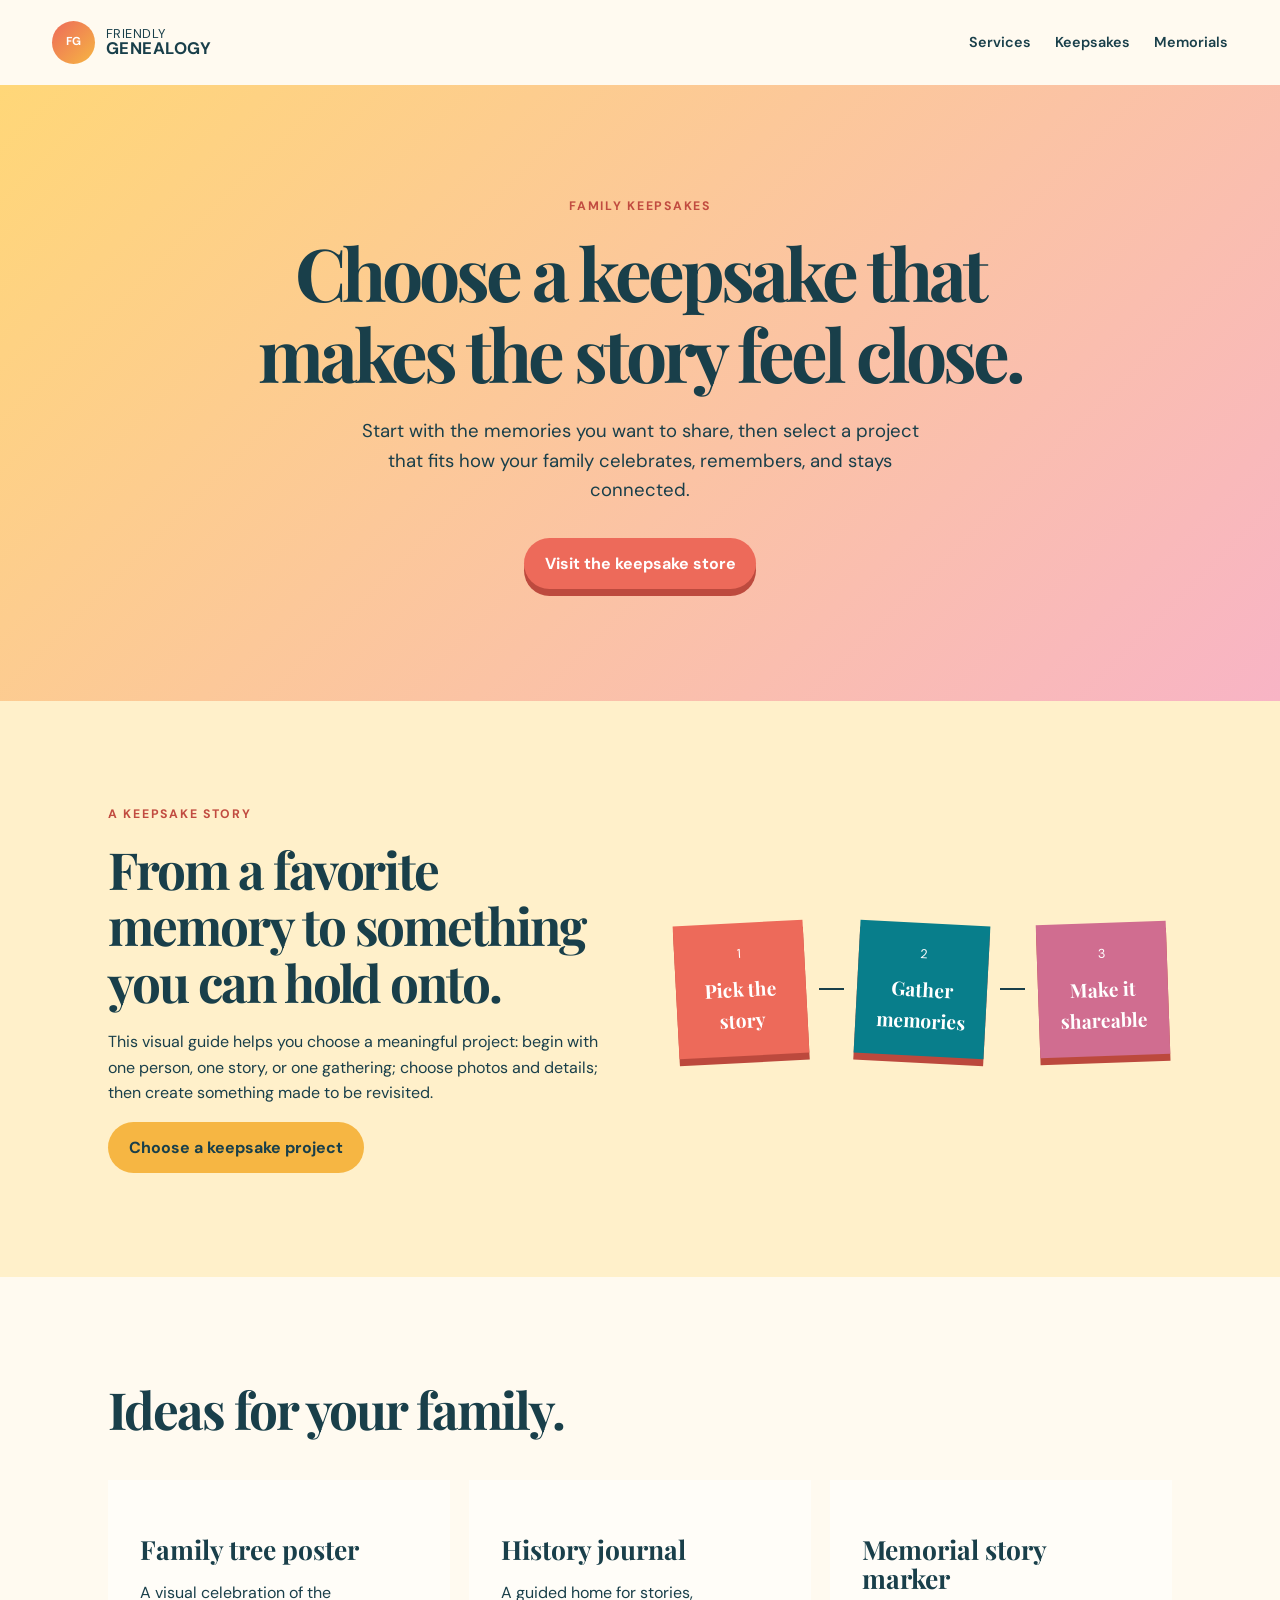
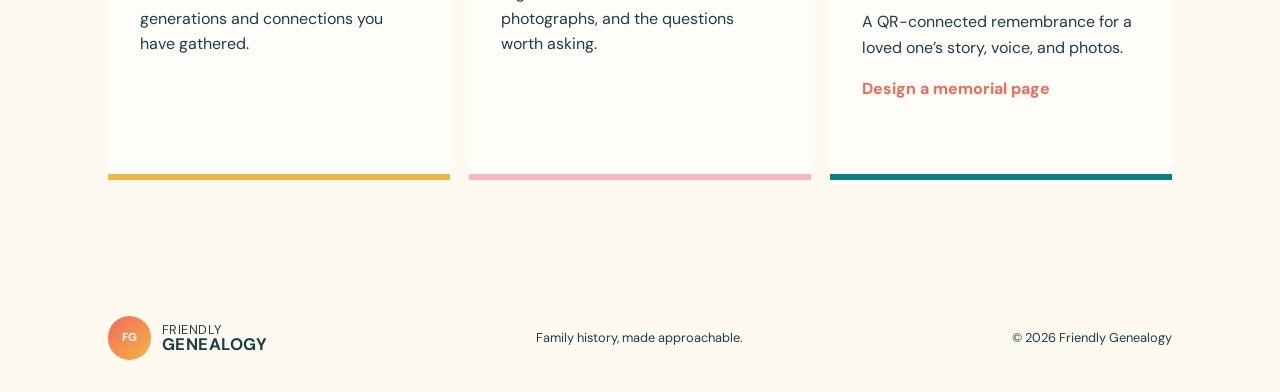
==== keepsakes.html @ d554f2e0 "Add separate service and memorial flows" ====
<!doctype html><html lang="en"><head><meta charset="utf-8"><meta name="viewport" content="width=device-width, initial-scale=1"><meta name="description" content="Friendly Genealogy services"><title>Family Keepsakes | Friendly Genealogy</title><link rel="stylesheet" href="styles.css"></head><body><a class="skip-link" href="#main">Skip to content</a><header class="site-header"><a class="brand" href="index.html"><span class="brand-mark">FG</span><span>Friendly<br><strong>Genealogy</strong></span></a><nav class="site-nav sub-nav" aria-label="Primary navigation"><a href="index.html#services">Services</a><a href="keepsakes.html">Keepsakes</a><a href="memorial.html">Memorials</a></nav></header><main id="main"><section class="detail-hero keepsake-detail"><p class="eyebrow">Family keepsakes</p><h1>Choose a keepsake that makes the story feel close.</h1><p class="lede">Start with the memories you want to share, then select a project that fits how your family celebrates, remembers, and stays connected.</p><a class="button button-primary" href="https://www.fixyourtree.com/store">Visit the keepsake store</a></section><section class="section keepsake-journey"><div><p class="eyebrow">A keepsake story</p><h2>From a favorite memory to something you can hold onto.</h2><p>This visual guide helps you choose a meaningful project: begin with one person, one story, or one gathering; choose photos and details; then create something made to be revisited.</p><a class="button button-sun" href="https://www.fixyourtree.com/store">Choose a keepsake project</a></div><div class="video-storyboard" role="img" aria-label="A visual storyboard for selecting a family keepsake"><span>1<br><b>Pick the story</b></span><i></i><span>2<br><b>Gather memories</b></span><i></i><span>3<br><b>Make it shareable</b></span></div></section><section class="section"><h2>Ideas for your family.</h2><div class="card-grid"><article class="service-card"><h3>Family tree poster</h3><p>A visual celebration of the generations and connections you have gathered.</p></article><article class="service-card"><h3>History journal</h3><p>A guided home for stories, photographs, and the questions worth asking.</p></article><article class="service-card"><h3>Memorial story marker</h3><p>A QR-connected remembrance for a loved one’s story, voice, and photos.</p><a href="memorial.html">Design a memorial page</a></article></div></section></main><footer><a class="brand" href="index.html"><span class="brand-mark">FG</span><span>Friendly<br><strong>Genealogy</strong></span></a><p>Family history, made approachable.</p><p>© 2026 Friendly Genealogy</p></footer></body></html>
---- styles.css ----
@import url('https://fonts.googleapis.com/css2?family=DM+Sans:wght@400;500;600;700&family=Playfair+Display:ital,wght@0,600;0,700;1,600&display=swap');
:root{--ink:#193f4a;--deep:#123f4c;--teal:#087e8b;--mint:#d6efdb;--cream:#fffaf0;--sand:#f7dfbd;--sun:#f6b643;--coral:#ed6a5a;--pink:#f8b4c5;--line:#c9ddd2}*{box-sizing:border-box}html{scroll-behavior:smooth}body{background:var(--cream);color:var(--ink);font-family:"DM Sans",Arial,sans-serif;line-height:1.6;margin:0}.skip-link{left:1rem;position:absolute;top:-4rem;z-index:5}.skip-link:focus{top:1rem}.site-header{align-items:center;display:flex;justify-content:space-between;max-width:1240px;margin:auto;padding:1.3rem 2rem}.brand{align-items:center;color:var(--ink);display:inline-flex;font-size:.8rem;letter-spacing:.04em;line-height:1.05;text-decoration:none;text-transform:uppercase}.brand strong{font-size:1.05rem}.brand-mark{align-items:center;background:linear-gradient(135deg,var(--coral),var(--sun));border-radius:50%;color:#fff;display:flex;font-size:.72rem;font-weight:700;height:2.7rem;justify-content:center;letter-spacing:0;margin-right:.65rem;width:2.7rem}.site-nav{display:flex;gap:1.5rem}.site-nav a{color:var(--ink);font-size:.9rem;font-weight:600;text-decoration:none}.site-nav a:hover,.service-card a{color:var(--coral)}.menu-toggle{display:none}.hero{background:linear-gradient(120deg,#d9f1df 0%,#fff3d7 52%,#f8c7d1 100%);display:grid;grid-template-columns:1.12fr .88fr;max-width:1240px;min-height:610px;margin:1rem auto 0;overflow:hidden;padding:4.8rem 5.5rem 3.8rem}.hero-copy{align-self:center;position:relative;z-index:1}.eyebrow{color:#c14b40;font-size:.77rem;font-weight:700;letter-spacing:.14em;margin:0 0 1rem;text-transform:uppercase}h1,h2,h3{line-height:1.1}h1,h2{font-family:"Playfair Display",Georgia,serif}h1{font-size:clamp(3rem,5.7vw,5.35rem);letter-spacing:-.055em;margin:.2rem 0 1.5rem;max-width:720px}h2{font-size:clamp(2.1rem,4vw,3.7rem);letter-spacing:-.04em;margin:0 0 1.2rem}.lede{font-size:1.16rem;max-width:570px}.actions{display:flex;flex-wrap:wrap;gap:.8rem;margin:2rem 0 1.25rem}.button{border-radius:99px;display:inline-block;font-weight:700;padding:.8rem 1.3rem;text-decoration:none}.button-primary{background:var(--coral);box-shadow:0 7px 0 #bd4a3e;color:#fff}.button-primary:hover{background:#d85749;transform:translateY(1px)}.button-secondary{border:2px solid var(--ink);color:var(--ink)}.button-sun{background:var(--sun);color:var(--ink)}.hero-highlights{display:flex;flex-wrap:wrap;gap:.55rem}.hero-highlights span{background:#ffffffa8;border-radius:99px;font-size:.76rem;font-weight:700;padding:.34rem .65rem}.assurance{font-size:.82rem}.hero-art{background:#83c5be;min-height:500px;overflow:hidden;position:relative}.sun{background:#ffd166;border-radius:50%;height:125px;position:absolute;right:15%;top:10%;width:125px}.hill{background:#68a57c;border-radius:50% 50% 0 0;bottom:-10%;height:45%;position:absolute;width:115%}.hill-one{left:-45%;transform:rotate(-7deg)}.hill-two{background:#438a74;right:-55%;height:52%;transform:rotate(9deg)}.tree{bottom:23%;height:315px;left:38%;position:absolute;width:230px}.tree i{background:#27705e;border-radius:50%;display:block;position:absolute}.tree i:nth-child(1){height:165px;left:32px;top:10px;width:165px}.tree i:nth-child(2){height:120px;left:0;top:95px;width:120px}.tree i:nth-child(3){height:128px;right:0;top:105px;width:128px}.tree b{background:#704a38;bottom:0;height:175px;left:106px;position:absolute;width:24px}.roots{bottom:19%;left:31%;position:absolute;width:180px}.roots span{background:#704a38;display:block;height:7px;position:absolute;transform-origin:right;width:88px}.roots span:nth-child(1){transform:rotate(22deg)}.roots span:nth-child(2){left:67px;transform:rotate(145deg)}.roots span:nth-child(3){left:20px;top:17px;transform:rotate(70deg);width:55px}.section{max-width:1240px;margin:auto;padding:6.5rem 5.5rem}.intro{max-width:820px;text-align:center}.intro p:last-child{font-size:1.15rem}.services{background:#e2f2e6;max-width:none;padding-left:max(calc((100% - 1240px)/2 + 5.5rem),5.5rem);padding-right:max(calc((100% - 1240px)/2 + 5.5rem),5.5rem)}.section-heading{max-width:670px}.card-grid{display:grid;gap:1.2rem;grid-template-columns:repeat(3,1fr);margin-top:2.7rem}.service-card{background:#fffdf8;border-bottom:6px solid var(--sun);min-height:300px;padding:2rem}.service-card:nth-child(2){border-color:var(--pink)}.service-card:nth-child(3){border-color:var(--teal)}.number{color:var(--coral);font-family:"Playfair Display",serif;font-size:1.7rem}.service-card h3{font-family:"Playfair Display",serif;font-size:1.65rem;margin:1.4rem 0 .7rem}.service-card a{font-weight:700;text-decoration:none}.process{display:grid;gap:6rem;grid-template-columns:.85fr 1.15fr}.process>div{max-width:410px}.process ol{border-left:2px dashed var(--sun);list-style:none;margin:0;padding:0 0 0 2rem}.process li{display:flex;gap:1.2rem;margin:0 0 2rem}.process li span{align-items:center;background:var(--mint);border:2px solid var(--teal);border-radius:50%;display:flex;flex:0 0 2.4rem;font-weight:700;height:2.4rem;justify-content:center}.process h3{font-size:1.15rem;margin:.25rem 0}.process p{margin:.3rem 0}.story-reel{background:linear-gradient(130deg,#ffdb8b,#f7a9b8);display:grid;gap:4rem;grid-template-columns:.9fr 1.1fr;max-width:none;padding-left:max(calc((100% - 1240px)/2 + 5.5rem),5.5rem);padding-right:max(calc((100% - 1240px)/2 + 5.5rem),5.5rem)}.reel-copy{align-self:center}.memory-collage{height:360px;position:relative}.photo{align-items:end;background-color:#fff9ed;background-image:linear-gradient(135deg,#e87463,#f7c261);box-shadow:0 14px 30px #783e3950;color:#fff;display:flex;font-family:"Playfair Display",serif;font-size:1.2rem;font-style:italic;padding:1.3rem;position:absolute}.photo-one{height:210px;left:5%;top:0;transform:rotate(-8deg);width:170px}.photo-two{background-image:linear-gradient(135deg,#157c87,#5cbfa3);height:230px;left:38%;top:55px;transform:rotate(6deg);width:205px}.photo-three{background-image:linear-gradient(135deg,#f4ae45,#eb6558);height:170px;right:0;top:5px;transform:rotate(12deg);width:145px}.spark{background:#fff7d1;border-radius:50%;display:block;height:18px;position:absolute;width:18px}.spark-one{left:31%;top:20%}.spark-two{right:11%;bottom:18%}.spark-three{left:10%;bottom:9%;height:11px;width:11px}.feature{background:var(--deep);color:#fff;display:grid;gap:4rem;grid-template-columns:1fr .8fr;max-width:none;padding-left:max(calc((100% - 1240px)/2 + 5.5rem),5.5rem);padding-right:max(calc((100% - 1240px)/2 + 5.5rem),5.5rem)}.feature .eyebrow{color:#ffd166}.feature ul{list-style:"—  ";padding-left:1.2rem}.feature li{margin:.55rem 0}.feature blockquote{align-self:end;border-left:2px solid var(--sun);font-family:"Playfair Display",serif;font-size:1.9rem;line-height:1.25;margin:0;padding-left:2rem}.about{max-width:820px}.about p:last-child{font-size:1.13rem}.contact{background:linear-gradient(110deg,#d8f1e1,#fff0ca);max-width:none;text-align:center}.contact p{font-size:1.1rem;margin:0 auto 2rem;max-width:600px}footer{align-items:center;display:flex;gap:2rem;justify-content:space-between;max-width:1240px;margin:auto;padding:2rem 5.5rem}footer p{font-size:.8rem;margin:0}@media(max-width:780px){.site-header{padding:1rem 1.3rem;position:relative}.menu-toggle{background:transparent;border:1px solid var(--ink);color:var(--ink);display:block;padding:.5rem .7rem}.site-nav{background:var(--cream);box-shadow:0 10px 30px #173d3a22;display:none;flex-direction:column;gap:0;left:1rem;padding:1rem;position:absolute;right:1rem;top:4.5rem;z-index:3}.site-nav.open{display:flex}.site-nav a{padding:.6rem}.hero{display:flex;flex-direction:column;padding:3rem 1.5rem 0}.hero-art{margin-top:2.5rem;min-height:360px}.section{padding:4.2rem 1.5rem}.services,.feature,.story-reel{padding-left:1.5rem;padding-right:1.5rem}.card-grid,.process,.feature,.story-reel{grid-template-columns:1fr}.process{gap:2rem}.feature{gap:2.5rem}.feature blockquote{font-size:1.55rem}.process ol{padding-left:1.2rem}.memory-collage{height:320px}footer{align-items:flex-start;flex-direction:column;gap:1rem;padding:2rem 1.5rem}h1{font-size:3.2rem}}
.memorial-callout{background:#f8d1d8;max-width:none;text-align:center}.memorial-callout p{font-size:1.1rem;margin:0 auto 2rem;max-width:650px}.detail-hero{min-height:460px;padding:7rem max(calc((100% - 1000px)/2),1.5rem);text-align:center}.detail-hero h1{margin-left:auto;margin-right:auto;max-width:820px}.detail-hero .lede{margin:0 auto 2rem}.tree-detail{background:linear-gradient(135deg,#d6efdb,#a9d8d3)}.research-detail{background:linear-gradient(135deg,#f7dfbd,#f8b4c5)}.keepsake-detail{background:linear-gradient(135deg,#ffd778,#f8b4c5)}.memorial-detail{background:linear-gradient(135deg,#193f4a,#087e8b);color:#fff}.memorial-detail .eyebrow{color:#ffd166}.detail-grid{display:grid;gap:1rem;grid-template-columns:repeat(3,1fr)}.detail-grid article{padding:2rem}.detail-grid span{align-items:center;background:var(--sun);border-radius:50%;display:flex;font-weight:700;height:2.3rem;justify-content:center;width:2.3rem}.detail-grid h2{font-size:1.8rem;margin-top:1.2rem}.keepsake-journey{align-items:center;background:#fff0ca;display:grid;gap:4rem;grid-template-columns:1fr 1fr;max-width:none;padding-left:max(calc((100% - 1240px)/2 + 5.5rem),5.5rem);padding-right:max(calc((100% - 1240px)/2 + 5.5rem),5.5rem)}.video-storyboard{align-items:center;display:flex;gap:.8rem;justify-content:center}.video-storyboard span{background:var(--coral);box-shadow:0 7px 0 #bc493d;color:#fff;font-size:.8rem;min-height:120px;padding:1.3rem;text-align:center;transform:rotate(-3deg);width:130px}.video-storyboard span:nth-of-type(2){background:var(--teal);transform:rotate(3deg)}.video-storyboard span:nth-of-type(3){background:#d06d90;transform:rotate(-2deg)}.video-storyboard b{display:block;font-family:"Playfair Display",serif;font-size:1.2rem;margin-top:.6rem}.video-storyboard i{border-top:2px solid var(--ink);width:25px}.memorial-designer{background:#e2f2e6;display:grid;gap:4rem;grid-template-columns:.9fr 1.1fr;max-width:none;padding-left:max(calc((100% - 1100px)/2),1.5rem);padding-right:max(calc((100% - 1100px)/2),1.5rem)}.memorial-designer form{background:#fffdf8;padding:2rem}.memorial-designer label{display:block;font-weight:700;margin-bottom:1rem}.memorial-designer input,.memorial-designer textarea{border:1px solid var(--line);display:block;font:inherit;margin-top:.35rem;padding:.7rem;width:100%}.memorial-designer button{border:0;cursor:pointer;font:inherit}.memorial-designer li{margin:.7rem 0}.qr-explainer{align-items:center;display:flex;gap:4rem;max-width:900px}.qr-sample{background:repeating-linear-gradient(90deg,#193f4a 0 13px,transparent 13px 21px),repeating-linear-gradient(#193f4a 0 11px,transparent 11px 19px);height:180px;min-width:180px}@media(max-width:780px){.sub-nav{display:flex;gap:.6rem;position:static;box-shadow:none;padding:0}.sub-nav a{font-size:.75rem;padding:0}.detail-grid,.keepsake-journey,.memorial-designer{grid-template-columns:1fr}.keepsake-journey,.memorial-designer{padding-left:1.5rem;padding-right:1.5rem}.video-storyboard{gap:.25rem}.video-storyboard span{min-height:100px;padding:.8rem;width:100px}.qr-explainer{align-items:flex-start;flex-direction:column;gap:2rem}}
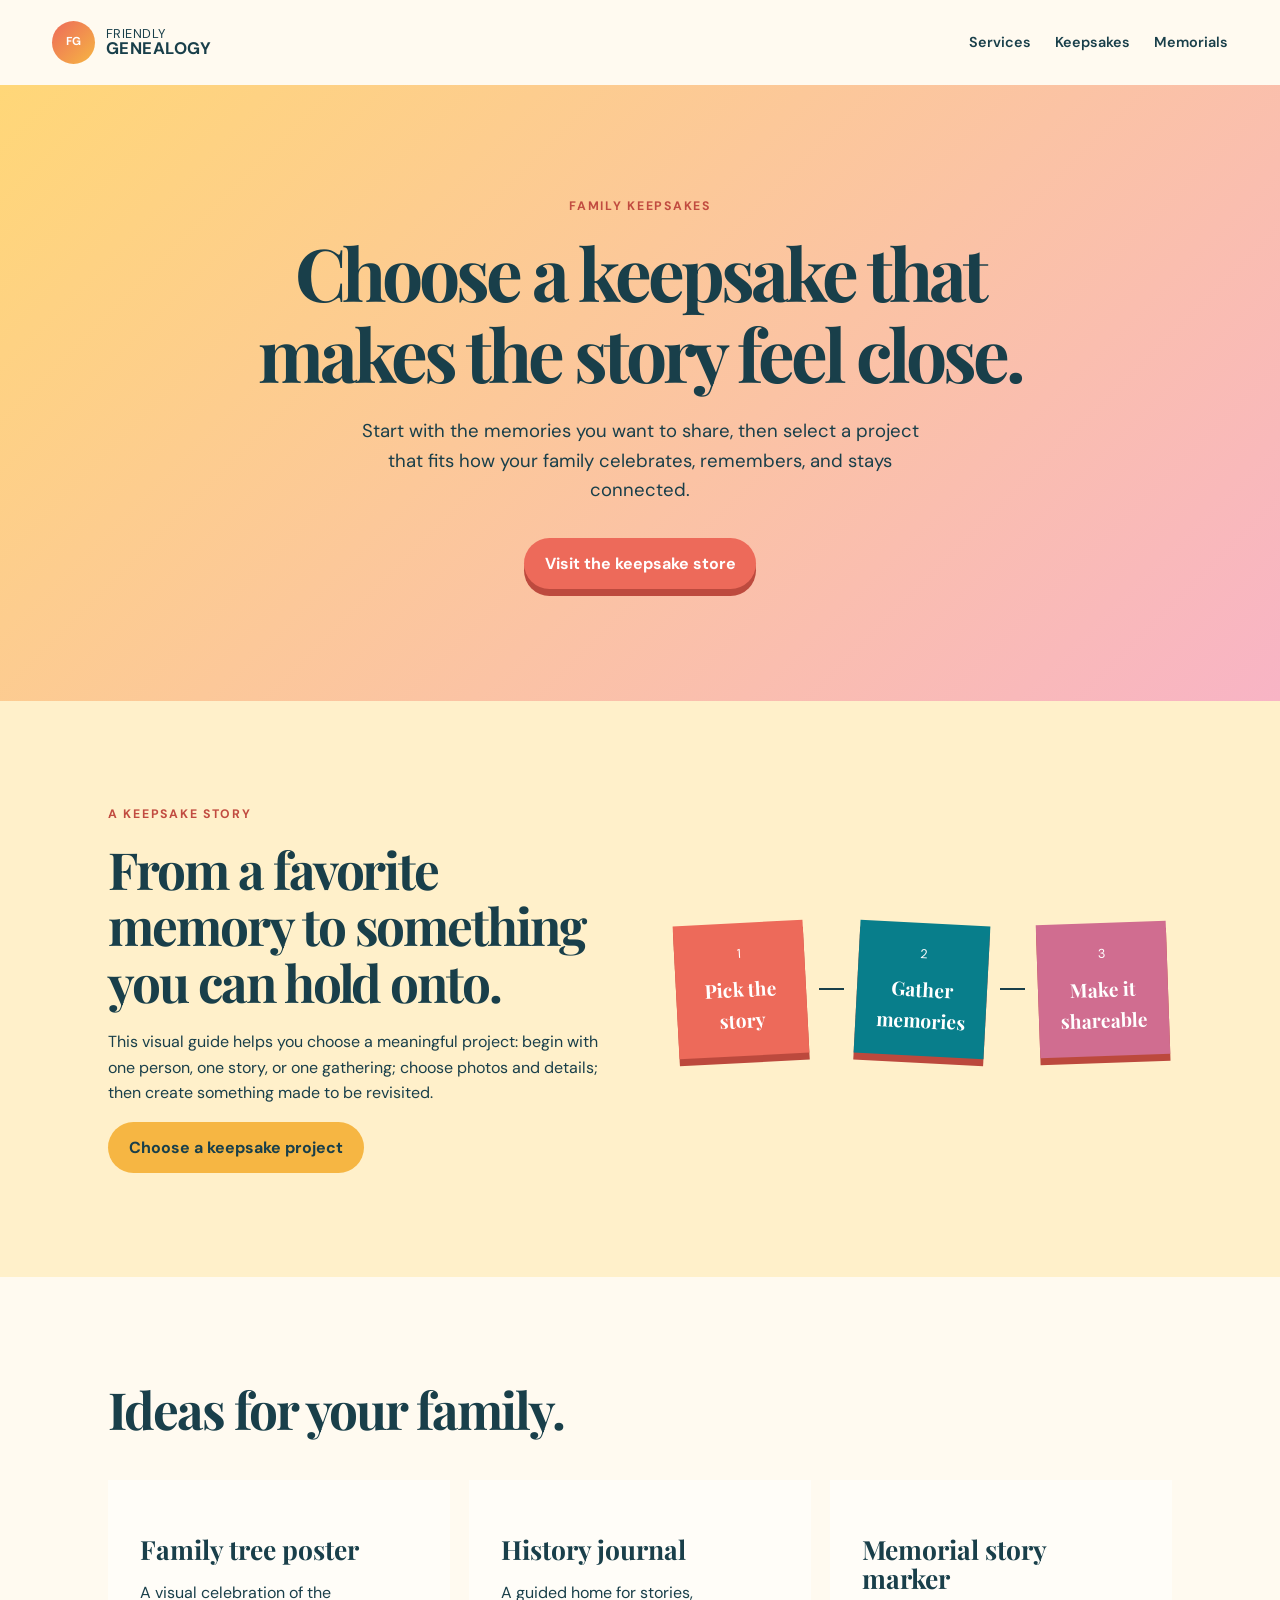
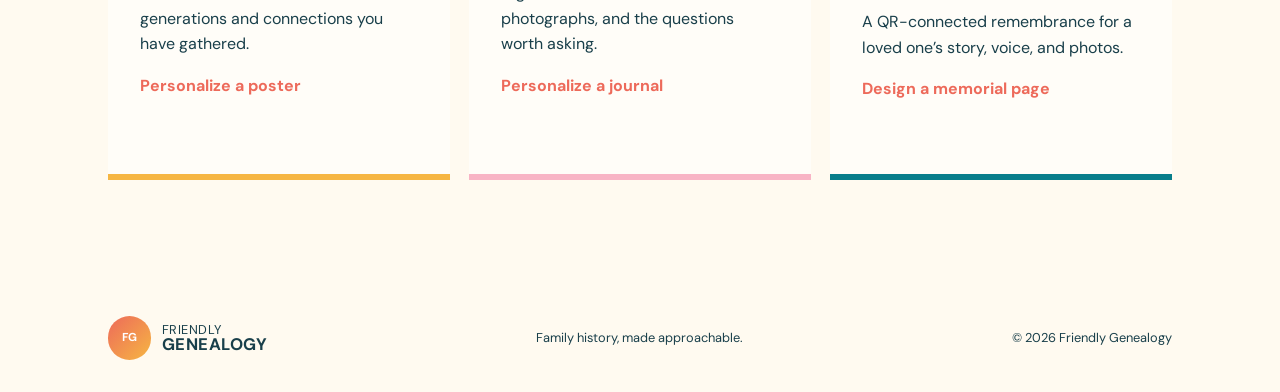
==== commit 6803d172: "Add dedicated keepsake store and personalization" ====
--- a/keepsakes.html
+++ b/keepsakes.html
@@ -1 +1 @@
-<!doctype html><html lang="en"><head><meta charset="utf-8"><meta name="viewport" content="width=device-width, initial-scale=1"><meta name="description" content="Friendly Genealogy services"><title>Family Keepsakes | Friendly Genealogy</title><link rel="stylesheet" href="styles.css"></head><body><a class="skip-link" href="#main">Skip to content</a><header class="site-header"><a class="brand" href="index.html"><span class="brand-mark">FG</span><span>Friendly<br><strong>Genealogy</strong></span></a><nav class="site-nav sub-nav" aria-label="Primary navigation"><a href="index.html#services">Services</a><a href="keepsakes.html">Keepsakes</a><a href="memorial.html">Memorials</a></nav></header><main id="main"><section class="detail-hero keepsake-detail"><p class="eyebrow">Family keepsakes</p><h1>Choose a keepsake that makes the story feel close.</h1><p class="lede">Start with the memories you want to share, then select a project that fits how your family celebrates, remembers, and stays connected.</p><a class="button button-primary" href="https://www.fixyourtree.com/store">Visit the keepsake store</a></section><section class="section keepsake-journey"><div><p class="eyebrow">A keepsake story</p><h2>From a favorite memory to something you can hold onto.</h2><p>This visual guide helps you choose a meaningful project: begin with one person, one story, or one gathering; choose photos and details; then create something made to be revisited.</p><a class="button button-sun" href="https://www.fixyourtree.com/store">Choose a keepsake project</a></div><div class="video-storyboard" role="img" aria-label="A visual storyboard for selecting a family keepsake"><span>1<br><b>Pick the story</b></span><i></i><span>2<br><b>Gather memories</b></span><i></i><span>3<br><b>Make it shareable</b></span></div></section><section class="section"><h2>Ideas for your family.</h2><div class="card-grid"><article class="service-card"><h3>Family tree poster</h3><p>A visual celebration of the generations and connections you have gathered.</p></article><article class="service-card"><h3>History journal</h3><p>A guided home for stories, photographs, and the questions worth asking.</p></article><article class="service-card"><h3>Memorial story marker</h3><p>A QR-connected remembrance for a loved one’s story, voice, and photos.</p><a href="memorial.html">Design a memorial page</a></article></div></section></main><footer><a class="brand" href="index.html"><span class="brand-mark">FG</span><span>Friendly<br><strong>Genealogy</strong></span></a><p>Family history, made approachable.</p><p>© 2026 Friendly Genealogy</p></footer></body></html>+<!doctype html><html lang="en"><head><meta charset="utf-8"><meta name="viewport" content="width=device-width, initial-scale=1"><meta name="description" content="Friendly Genealogy services"><title>Family Keepsakes | Friendly Genealogy</title><link rel="stylesheet" href="styles.css"></head><body><a class="skip-link" href="#main">Skip to content</a><header class="site-header"><a class="brand" href="index.html"><span class="brand-mark">FG</span><span>Friendly<br><strong>Genealogy</strong></span></a><nav class="site-nav sub-nav" aria-label="Primary navigation"><a href="index.html#services">Services</a><a href="keepsakes.html">Keepsakes</a><a href="memorial.html">Memorials</a></nav></header><main id="main"><section class="detail-hero keepsake-detail"><p class="eyebrow">Family keepsakes</p><h1>Choose a keepsake that makes the story feel close.</h1><p class="lede">Start with the memories you want to share, then select a project that fits how your family celebrates, remembers, and stays connected.</p><a class="button button-primary" href="store.html">Visit the keepsake store</a></section><section class="section keepsake-journey"><div><p class="eyebrow">A keepsake story</p><h2>From a favorite memory to something you can hold onto.</h2><p>This visual guide helps you choose a meaningful project: begin with one person, one story, or one gathering; choose photos and details; then create something made to be revisited.</p><a class="button button-sun" href="store.html">Choose a keepsake project</a></div><div class="video-storyboard" role="img" aria-label="A visual storyboard for selecting a family keepsake"><span>1<br><b>Pick the story</b></span><i></i><span>2<br><b>Gather memories</b></span><i></i><span>3<br><b>Make it shareable</b></span></div></section><section class="section"><h2>Ideas for your family.</h2><div class="card-grid"><article class="service-card"><h3>Family tree poster</h3><p>A visual celebration of the generations and connections you have gathered.</p><a href="personalize.html?product=Family%20tree%20poster">Personalize a poster</a></article><article class="service-card"><h3>History journal</h3><p>A guided home for stories, photographs, and the questions worth asking.</p><a href="personalize.html?product=Family%20history%20journal">Personalize a journal</a></article><article class="service-card"><h3>Memorial story marker</h3><p>A QR-connected remembrance for a loved one’s story, voice, and photos.</p><a href="memorial.html">Design a memorial page</a></article></div></section></main><footer><a class="brand" href="index.html"><span class="brand-mark">FG</span><span>Friendly<br><strong>Genealogy</strong></span></a><p>Family history, made approachable.</p><p>© 2026 Friendly Genealogy</p></footer></body></html>
--- a/styles.css
+++ b/styles.css
@@ -1,3 +1,4 @@
 @import url('https://fonts.googleapis.com/css2?family=DM+Sans:wght@400;500;600;700&family=Playfair+Display:ital,wght@0,600;0,700;1,600&display=swap');
 :root{--ink:#193f4a;--deep:#123f4c;--teal:#087e8b;--mint:#d6efdb;--cream:#fffaf0;--sand:#f7dfbd;--sun:#f6b643;--coral:#ed6a5a;--pink:#f8b4c5;--line:#c9ddd2}*{box-sizing:border-box}html{scroll-behavior:smooth}body{background:var(--cream);color:var(--ink);font-family:"DM Sans",Arial,sans-serif;line-height:1.6;margin:0}.skip-link{left:1rem;position:absolute;top:-4rem;z-index:5}.skip-link:focus{top:1rem}.site-header{align-items:center;display:flex;justify-content:space-between;max-width:1240px;margin:auto;padding:1.3rem 2rem}.brand{align-items:center;color:var(--ink);display:inline-flex;font-size:.8rem;letter-spacing:.04em;line-height:1.05;text-decoration:none;text-transform:uppercase}.brand strong{font-size:1.05rem}.brand-mark{align-items:center;background:linear-gradient(135deg,var(--coral),var(--sun));border-radius:50%;color:#fff;display:flex;font-size:.72rem;font-weight:700;height:2.7rem;justify-content:center;letter-spacing:0;margin-right:.65rem;width:2.7rem}.site-nav{display:flex;gap:1.5rem}.site-nav a{color:var(--ink);font-size:.9rem;font-weight:600;text-decoration:none}.site-nav a:hover,.service-card a{color:var(--coral)}.menu-toggle{display:none}.hero{background:linear-gradient(120deg,#d9f1df 0%,#fff3d7 52%,#f8c7d1 100%);display:grid;grid-template-columns:1.12fr .88fr;max-width:1240px;min-height:610px;margin:1rem auto 0;overflow:hidden;padding:4.8rem 5.5rem 3.8rem}.hero-copy{align-self:center;position:relative;z-index:1}.eyebrow{color:#c14b40;font-size:.77rem;font-weight:700;letter-spacing:.14em;margin:0 0 1rem;text-transform:uppercase}h1,h2,h3{line-height:1.1}h1,h2{font-family:"Playfair Display",Georgia,serif}h1{font-size:clamp(3rem,5.7vw,5.35rem);letter-spacing:-.055em;margin:.2rem 0 1.5rem;max-width:720px}h2{font-size:clamp(2.1rem,4vw,3.7rem);letter-spacing:-.04em;margin:0 0 1.2rem}.lede{font-size:1.16rem;max-width:570px}.actions{display:flex;flex-wrap:wrap;gap:.8rem;margin:2rem 0 1.25rem}.button{border-radius:99px;display:inline-block;font-weight:700;padding:.8rem 1.3rem;text-decoration:none}.button-primary{background:var(--coral);box-shadow:0 7px 0 #bd4a3e;color:#fff}.button-primary:hover{background:#d85749;transform:translateY(1px)}.button-secondary{border:2px solid var(--ink);color:var(--ink)}.button-sun{background:var(--sun);color:var(--ink)}.hero-highlights{display:flex;flex-wrap:wrap;gap:.55rem}.hero-highlights span{background:#ffffffa8;border-radius:99px;font-size:.76rem;font-weight:700;padding:.34rem .65rem}.assurance{font-size:.82rem}.hero-art{background:#83c5be;min-height:500px;overflow:hidden;position:relative}.sun{background:#ffd166;border-radius:50%;height:125px;position:absolute;right:15%;top:10%;width:125px}.hill{background:#68a57c;border-radius:50% 50% 0 0;bottom:-10%;height:45%;position:absolute;width:115%}.hill-one{left:-45%;transform:rotate(-7deg)}.hill-two{background:#438a74;right:-55%;height:52%;transform:rotate(9deg)}.tree{bottom:23%;height:315px;left:38%;position:absolute;width:230px}.tree i{background:#27705e;border-radius:50%;display:block;position:absolute}.tree i:nth-child(1){height:165px;left:32px;top:10px;width:165px}.tree i:nth-child(2){height:120px;left:0;top:95px;width:120px}.tree i:nth-child(3){height:128px;right:0;top:105px;width:128px}.tree b{background:#704a38;bottom:0;height:175px;left:106px;position:absolute;width:24px}.roots{bottom:19%;left:31%;position:absolute;width:180px}.roots span{background:#704a38;display:block;height:7px;position:absolute;transform-origin:right;width:88px}.roots span:nth-child(1){transform:rotate(22deg)}.roots span:nth-child(2){left:67px;transform:rotate(145deg)}.roots span:nth-child(3){left:20px;top:17px;transform:rotate(70deg);width:55px}.section{max-width:1240px;margin:auto;padding:6.5rem 5.5rem}.intro{max-width:820px;text-align:center}.intro p:last-child{font-size:1.15rem}.services{background:#e2f2e6;max-width:none;padding-left:max(calc((100% - 1240px)/2 + 5.5rem),5.5rem);padding-right:max(calc((100% - 1240px)/2 + 5.5rem),5.5rem)}.section-heading{max-width:670px}.card-grid{display:grid;gap:1.2rem;grid-template-columns:repeat(3,1fr);margin-top:2.7rem}.service-card{background:#fffdf8;border-bottom:6px solid var(--sun);min-height:300px;padding:2rem}.service-card:nth-child(2){border-color:var(--pink)}.service-card:nth-child(3){border-color:var(--teal)}.number{color:var(--coral);font-family:"Playfair Display",serif;font-size:1.7rem}.service-card h3{font-family:"Playfair Display",serif;font-size:1.65rem;margin:1.4rem 0 .7rem}.service-card a{font-weight:700;text-decoration:none}.process{display:grid;gap:6rem;grid-template-columns:.85fr 1.15fr}.process>div{max-width:410px}.process ol{border-left:2px dashed var(--sun);list-style:none;margin:0;padding:0 0 0 2rem}.process li{display:flex;gap:1.2rem;margin:0 0 2rem}.process li span{align-items:center;background:var(--mint);border:2px solid var(--teal);border-radius:50%;display:flex;flex:0 0 2.4rem;font-weight:700;height:2.4rem;justify-content:center}.process h3{font-size:1.15rem;margin:.25rem 0}.process p{margin:.3rem 0}.story-reel{background:linear-gradient(130deg,#ffdb8b,#f7a9b8);display:grid;gap:4rem;grid-template-columns:.9fr 1.1fr;max-width:none;padding-left:max(calc((100% - 1240px)/2 + 5.5rem),5.5rem);padding-right:max(calc((100% - 1240px)/2 + 5.5rem),5.5rem)}.reel-copy{align-self:center}.memory-collage{height:360px;position:relative}.photo{align-items:end;background-color:#fff9ed;background-image:linear-gradient(135deg,#e87463,#f7c261);box-shadow:0 14px 30px #783e3950;color:#fff;display:flex;font-family:"Playfair Display",serif;font-size:1.2rem;font-style:italic;padding:1.3rem;position:absolute}.photo-one{height:210px;left:5%;top:0;transform:rotate(-8deg);width:170px}.photo-two{background-image:linear-gradient(135deg,#157c87,#5cbfa3);height:230px;left:38%;top:55px;transform:rotate(6deg);width:205px}.photo-three{background-image:linear-gradient(135deg,#f4ae45,#eb6558);height:170px;right:0;top:5px;transform:rotate(12deg);width:145px}.spark{background:#fff7d1;border-radius:50%;display:block;height:18px;position:absolute;width:18px}.spark-one{left:31%;top:20%}.spark-two{right:11%;bottom:18%}.spark-three{left:10%;bottom:9%;height:11px;width:11px}.feature{background:var(--deep);color:#fff;display:grid;gap:4rem;grid-template-columns:1fr .8fr;max-width:none;padding-left:max(calc((100% - 1240px)/2 + 5.5rem),5.5rem);padding-right:max(calc((100% - 1240px)/2 + 5.5rem),5.5rem)}.feature .eyebrow{color:#ffd166}.feature ul{list-style:"—  ";padding-left:1.2rem}.feature li{margin:.55rem 0}.feature blockquote{align-self:end;border-left:2px solid var(--sun);font-family:"Playfair Display",serif;font-size:1.9rem;line-height:1.25;margin:0;padding-left:2rem}.about{max-width:820px}.about p:last-child{font-size:1.13rem}.contact{background:linear-gradient(110deg,#d8f1e1,#fff0ca);max-width:none;text-align:center}.contact p{font-size:1.1rem;margin:0 auto 2rem;max-width:600px}footer{align-items:center;display:flex;gap:2rem;justify-content:space-between;max-width:1240px;margin:auto;padding:2rem 5.5rem}footer p{font-size:.8rem;margin:0}@media(max-width:780px){.site-header{padding:1rem 1.3rem;position:relative}.menu-toggle{background:transparent;border:1px solid var(--ink);color:var(--ink);display:block;padding:.5rem .7rem}.site-nav{background:var(--cream);box-shadow:0 10px 30px #173d3a22;display:none;flex-direction:column;gap:0;left:1rem;padding:1rem;position:absolute;right:1rem;top:4.5rem;z-index:3}.site-nav.open{display:flex}.site-nav a{padding:.6rem}.hero{display:flex;flex-direction:column;padding:3rem 1.5rem 0}.hero-art{margin-top:2.5rem;min-height:360px}.section{padding:4.2rem 1.5rem}.services,.feature,.story-reel{padding-left:1.5rem;padding-right:1.5rem}.card-grid,.process,.feature,.story-reel{grid-template-columns:1fr}.process{gap:2rem}.feature{gap:2.5rem}.feature blockquote{font-size:1.55rem}.process ol{padding-left:1.2rem}.memory-collage{height:320px}footer{align-items:flex-start;flex-direction:column;gap:1rem;padding:2rem 1.5rem}h1{font-size:3.2rem}}
 .memorial-callout{background:#f8d1d8;max-width:none;text-align:center}.memorial-callout p{font-size:1.1rem;margin:0 auto 2rem;max-width:650px}.detail-hero{min-height:460px;padding:7rem max(calc((100% - 1000px)/2),1.5rem);text-align:center}.detail-hero h1{margin-left:auto;margin-right:auto;max-width:820px}.detail-hero .lede{margin:0 auto 2rem}.tree-detail{background:linear-gradient(135deg,#d6efdb,#a9d8d3)}.research-detail{background:linear-gradient(135deg,#f7dfbd,#f8b4c5)}.keepsake-detail{background:linear-gradient(135deg,#ffd778,#f8b4c5)}.memorial-detail{background:linear-gradient(135deg,#193f4a,#087e8b);color:#fff}.memorial-detail .eyebrow{color:#ffd166}.detail-grid{display:grid;gap:1rem;grid-template-columns:repeat(3,1fr)}.detail-grid article{padding:2rem}.detail-grid span{align-items:center;background:var(--sun);border-radius:50%;display:flex;font-weight:700;height:2.3rem;justify-content:center;width:2.3rem}.detail-grid h2{font-size:1.8rem;margin-top:1.2rem}.keepsake-journey{align-items:center;background:#fff0ca;display:grid;gap:4rem;grid-template-columns:1fr 1fr;max-width:none;padding-left:max(calc((100% - 1240px)/2 + 5.5rem),5.5rem);padding-right:max(calc((100% - 1240px)/2 + 5.5rem),5.5rem)}.video-storyboard{align-items:center;display:flex;gap:.8rem;justify-content:center}.video-storyboard span{background:var(--coral);box-shadow:0 7px 0 #bc493d;color:#fff;font-size:.8rem;min-height:120px;padding:1.3rem;text-align:center;transform:rotate(-3deg);width:130px}.video-storyboard span:nth-of-type(2){background:var(--teal);transform:rotate(3deg)}.video-storyboard span:nth-of-type(3){background:#d06d90;transform:rotate(-2deg)}.video-storyboard b{display:block;font-family:"Playfair Display",serif;font-size:1.2rem;margin-top:.6rem}.video-storyboard i{border-top:2px solid var(--ink);width:25px}.memorial-designer{background:#e2f2e6;display:grid;gap:4rem;grid-template-columns:.9fr 1.1fr;max-width:none;padding-left:max(calc((100% - 1100px)/2),1.5rem);padding-right:max(calc((100% - 1100px)/2),1.5rem)}.memorial-designer form{background:#fffdf8;padding:2rem}.memorial-designer label{display:block;font-weight:700;margin-bottom:1rem}.memorial-designer input,.memorial-designer textarea{border:1px solid var(--line);display:block;font:inherit;margin-top:.35rem;padding:.7rem;width:100%}.memorial-designer button{border:0;cursor:pointer;font:inherit}.memorial-designer li{margin:.7rem 0}.qr-explainer{align-items:center;display:flex;gap:4rem;max-width:900px}.qr-sample{background:repeating-linear-gradient(90deg,#193f4a 0 13px,transparent 13px 21px),repeating-linear-gradient(#193f4a 0 11px,transparent 11px 19px);height:180px;min-width:180px}@media(max-width:780px){.sub-nav{display:flex;gap:.6rem;position:static;box-shadow:none;padding:0}.sub-nav a{font-size:.75rem;padding:0}.detail-grid,.keepsake-journey,.memorial-designer{grid-template-columns:1fr}.keepsake-journey,.memorial-designer{padding-left:1.5rem;padding-right:1.5rem}.video-storyboard{gap:.25rem}.video-storyboard span{min-height:100px;padding:.8rem;width:100px}.qr-explainer{align-items:flex-start;flex-direction:column;gap:2rem}}
+.store-hero{background:linear-gradient(135deg,#f8b4c5,#ffd778,#d6efdb)}.store-grid{background:#fff5e3;display:grid;gap:1.4rem;grid-template-columns:repeat(3,1fr);max-width:none;padding-left:max(calc((100% - 1240px)/2 + 5.5rem),5.5rem);padding-right:max(calc((100% - 1240px)/2 + 5.5rem),5.5rem)}.product-card{background:#fffdf8;box-shadow:0 10px 25px #693f2820;display:flex;flex-direction:column;padding:2rem}.product-card>span{color:#c14b40;font-size:.78rem;font-weight:700;letter-spacing:.08em;text-transform:uppercase}.product-card h2{font-size:2rem;margin:1rem 0}.product-card ul{padding-left:1.2rem}.product-card .button{margin-top:auto;text-align:center}.poster-product{border-top:7px solid var(--coral)}.journal-product{border-top:7px solid var(--sun)}.memorial-product{border-top:7px solid var(--teal)}.store-note{max-width:780px;text-align:center}.personalize-hero{background:linear-gradient(135deg,#ffd778,#f7dfbd)}.personalize-layout{background:#e2f2e6;display:grid;gap:4rem;grid-template-columns:.9fr 1.1fr;max-width:none;padding-left:max(calc((100% - 1100px)/2),1.5rem);padding-right:max(calc((100% - 1100px)/2),1.5rem)}.personalize-layout form{background:#fffdf8;padding:2rem}.personalize-layout label{display:block;font-weight:700;margin-bottom:1rem}.personalize-layout input,.personalize-layout textarea{border:1px solid var(--line);display:block;font:inherit;margin-top:.35rem;padding:.7rem;width:100%}.personalize-layout button{border:0;cursor:pointer;font:inherit}.personalization-preview{background:var(--deep);color:#fff;margin-top:2rem;padding:2rem;text-align:center}.personalization-preview p{color:#ffd166;font-size:.75rem;font-weight:700;letter-spacing:.1em;text-transform:uppercase}.personalization-preview strong{display:block;font-family:"Playfair Display",serif;font-size:2rem;line-height:1.2}.personalization-preview small{display:block;margin-top:1rem}@media(max-width:780px){.store-grid,.personalize-layout{grid-template-columns:1fr;padding-left:1.5rem;padding-right:1.5rem}}
